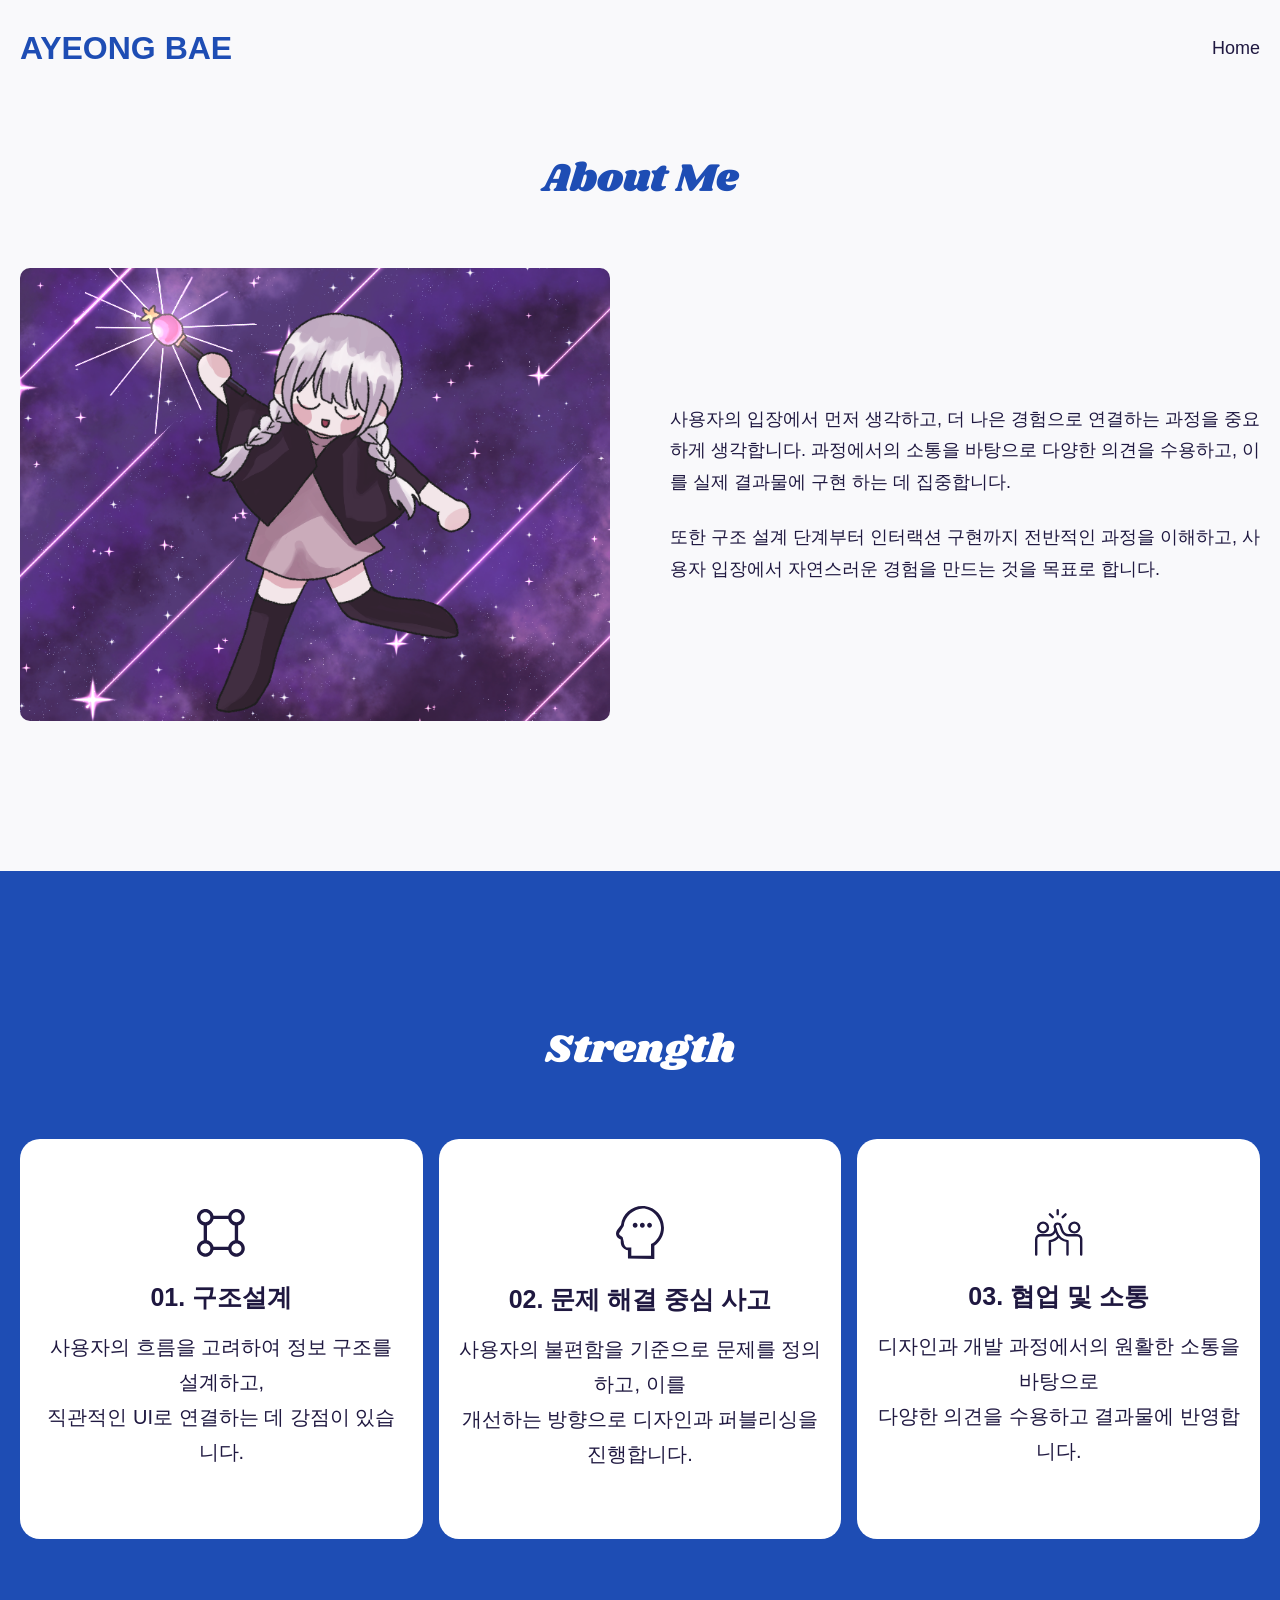
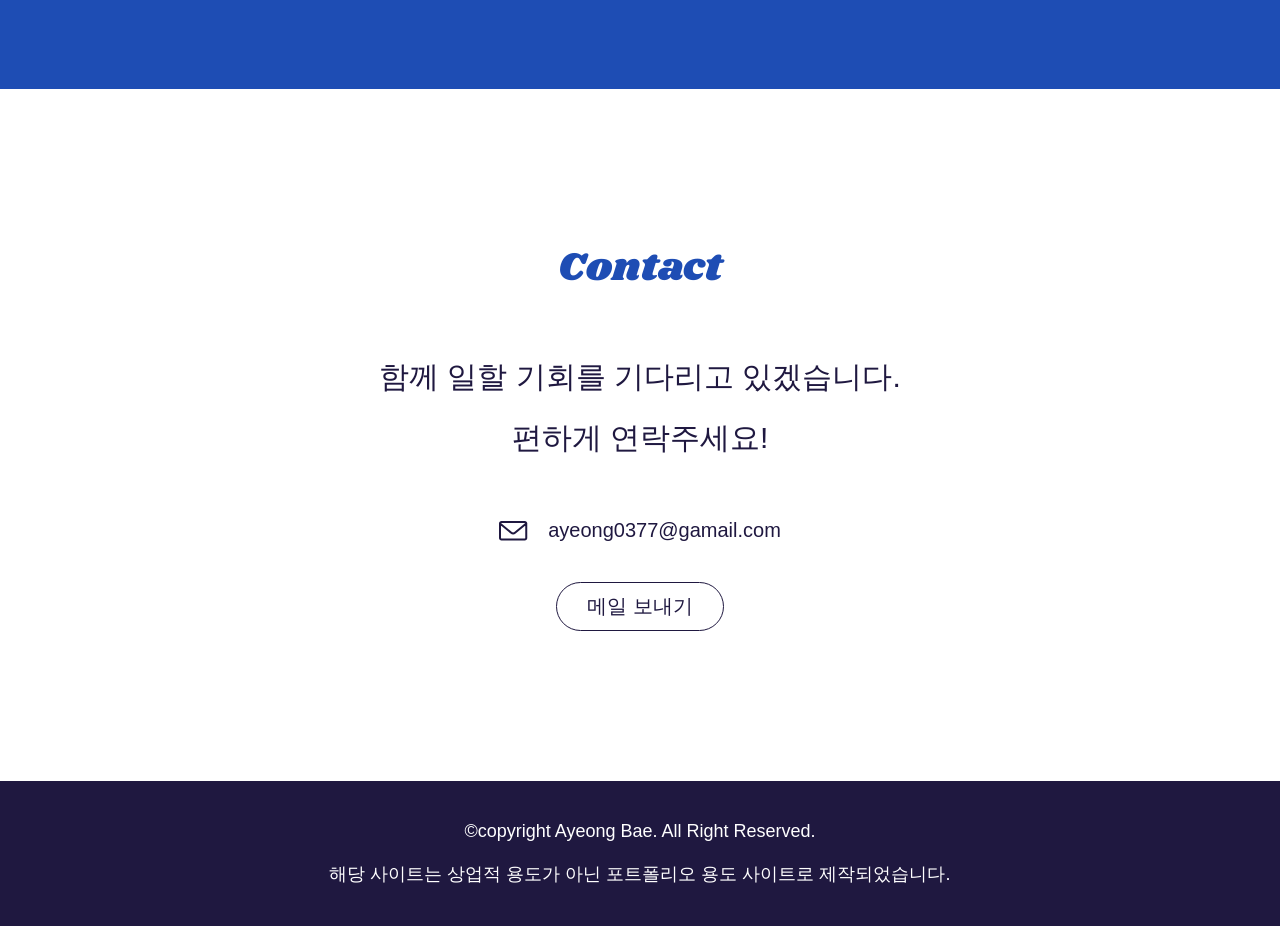
==== about.html @ b6df9f90 "about섹션 일부 작성" ====
<!DOCTYPE html>
<html lang="ko">
<head>
    <meta charset="UTF-8">
    <meta name="viewport" content="width=device-width, initial-scale=1.0">
    <title>AY’s Portfolio</title>
    <!-- aos -->
  <link rel="stylesheet" href="https://unpkg.com/aos@2.3.1/dist/aos.css">

  <!-- font -->
   <link rel="preconnect" href="https://fonts.googleapis.com">
  <link rel="preconnect" href="https://fonts.gstatic.com" crossorigin>
  <link href="https://fonts.googleapis.com/css2?family=DM+Serif+Display:ital@0;1&family=Inter:ital,opsz,wght@0,14..32,100..900;1,14..32,100..900&family=Noto+Serif:ital,wght@0,100..900;1,100..900&family=Playfair+Display:ital,wght@0,400..900;1,400..900&family=Shrikhand&display=swap" rel="stylesheet">

  <link rel="stylesheet" href="./assets/css/header-footer.css">
  <link rel="stylesheet" href="./assets/css/about.css">
</head>
<body>
    <header class="header">
        <div class="container">
            <nav class="main-nav">
              <div class="nav-inner">
                <h1 class="logo">
                    <a href="/">
                        AYEONG BAE
                    </a></h1>
                <ul class="nav-menu">
                  <li><a href="./index.html">Home</a></li>
                </ul>
                <button class="nav-toggle" aria-label="메뉴 열기"><span></span><span></span><span></span></button>
              </div>
              <div class="mobile-menu">
                <button class="close-menu" aria-label="메뉴 닫기">&times;</button>
                <ul>
                  <li><a href="./index.html">Home</a></li>
                </ul>
              </div>
            </nav>
        </div>
    </header>
    <main>

      <!-- about -->
      <section class="about sec-pd" id="about">
        <div class="container">
          <h2 class="about-title" data-aos="fade-up" data-aos-duration="1000">About Me</h2>
          <div class="about-content" data-aos="fade-up" data-aos-duration="1000">
            <div class="about-image">
              <img src="./assets/images/about.png" alt="About me image">
            </div>
            <div class="about-texts">
              <p>사용자의 입장에서 먼저 생각하고, 더 나은 경험으로 연결하는 과정을 중요하게 생각합니다.
              과정에서의 소통을 바탕으로 다양한 의견을 수용하고, 이를 실제 결과물에 구현 하는 데 집중합니다.</p>
              <p>또한 구조 설계 단계부터 인터랙션 구현까지 전반적인 과정을 이해하고, 사용자 입장에서 자연스러운 경험을 만드는 것을 목표로 합니다.</p>
            </div>
          </div>
        </div>
      </section>

      <!-- strength -->
      <section class="strength sec-pd" id="strength">
        <div class="container">
          <h2 class="strength-title" data-aos="fade-up" data-aos-duration="1000">Strength</h2>
          <div class="strength-cards" data-aos="fade-up" data-aos-duration="1000">
            <article class="strength-card">
              <img src="./assets/images/strength-icon1.svg" alt="구조설계 아이콘" class="strength-icon">
              <h3>01. 구조설계</h3>
              <p>사용자의 흐름을 고려하여 정보 구조를 설계하고, <br>
              직관적인 UI로 연결하는 데 강점이 있습니다.</p>
            </article>
            <article class="strength-card">
              <img src="./assets/images/strength-icon2.svg" alt="문제 해결 중심 사고 아이콘" class="strength-icon">
              <h3>02. 문제 해결 중심 사고</h3>
              <p>사용자의 불편함을 기준으로 문제를 정의하고, 이를 <br>
              개선하는 방향으로 디자인과 퍼블리싱을 진행합니다.</p>
            </article>
            <article class="strength-card">
              <img src="./assets/images/strength-icon3.svg" alt="협업 및 소통 아이콘" class="strength-icon">
              <h3>03. 협업 및 소통</h3>
              <p>디자인과 개발 과정에서의 원활한 소통을 바탕으로 <br>
              다양한 의견을 수용하고 결과물에 반영합니다.</p>
            </article>
          </div>
        </div>
      </section>

      <!-- contact -->
      <section class="contact sec-pd">
        <div class="container" data-aos="fade-up" data-aos-duration="1000">
          <div class="contact-texts">
          <h2 class="contact-title">Contact</h2>
            <p>함께 일할 기회를 기다리고 있겠습니다.</p>
            <p>편하게 연락주세요!</p>
          </div>
          <div class="contact-info">
            <div class="email-wrap">
              <svg width="29" height="20" viewBox="0 0 29 20" fill="none" xmlns="http://www.w3.org/2000/svg">
            <path d="M27.25 2.45833V17.0417C27.25 17.4284 27.0964 17.7994 26.8229 18.0729C26.5494 18.3464 26.1784 18.5 25.7917 18.5H2.45833C2.07156 18.5 1.70063 18.3464 1.42714 18.0729C1.15365 17.7994 1 17.4284 1 17.0417V2.45833M27.25 2.45833C27.25 2.07156 27.0964 1.70063 26.8229 1.42714C26.5494 1.15365 26.1784 1 25.7917 1H2.45833C2.07156 1 1.70063 1.15365 1.42714 1.42714C1.15365 1.70063 1 2.07156 1 2.45833M27.25 2.45833L15.9917 11.8398C15.4676 12.2763 14.8071 12.5154 14.125 12.5154C13.4429 12.5154 12.7824 12.2763 12.2583 11.8398L1 2.45833" stroke="#1F1840" stroke-width="2" stroke-linecap="round" stroke-linejoin="round"/>
            </svg>
              <a href="mailto:ayeong0377@gmail.com">ayeong0377@gamail.com</a>
            </div>
            <a href="mailto:ayeong0377@gmail.com" class="contact-cta">메일 보내기</a>
          </div>
        </div>
      </section>
    </main>
    <footer>
      <div class="container">
        <p>©copyright Ayeong Bae. All Right Reserved.</p>
        <p>해당 사이트는 상업적 용도가 아닌 포트폴리오 용도 사이트로 제작되었습니다.</p>
      </div>
    </footer>

  <script src="https://code.jquery.com/jquery-3.7.1.min.js"></script>
  <script src="https://unpkg.com/swiper/swiper-bundle.min.js"></script>
  <script src="./assets/js/header.js"></script>
  <script src="https://unpkg.com/aos@2.3.1/dist/aos.js"></script>
  <script>
     // AOS 초기화
        AOS.init();
  </script>
</body>
</html>
---- assets/css/header-footer.css ----
/* ===== 메뉴 ===== */
.header {
  width: 100%;
  position: fixed;
  top: 0;
  z-index: 10;
  padding: 1.875rem 0;
}

.header.scrolled {
  background: #fff;
  box-shadow: 0 2px 8px rgba(30,77,180,0.04);
}

.main-nav {
  width: 100%;
  transition: opacity 0.7s cubic-bezier(0.77,0,0.175,1);
  width: 100%;
  background: transparent;
  transition: background 0.3s ease, box-shadow 0.3s ease;
  z-index: 1000;
}
.nav-inner {
  width: 100%;
  display: flex;
  align-items: center;
  justify-content: space-between;
}
.logo {
  font-size: 2rem;
  font-weight: 700;
  color: #1E4DB4;
  letter-spacing: 5%;
}
.nav-menu {
  display: flex;
  gap: 2.5rem;
  opacity: 1;
  list-style: none;
  margin: 0;
  padding: 0;
}
.nav-menu li a {
  display: block;
  font-size: 1.125rem;
  font-weight: 500;
  text-decoration: none;
  transition: color 0.2s;
}
.nav-menu li a:hover {
  color: #1E4DB4;
}
.nav-toggle {
  display: none;
  flex-direction: column;
  justify-content: center;
  width: 2.5rem;
  height: 2.5rem;
  background: none;
  border: none;
  cursor: pointer;
  gap: 0.4rem;
}
.nav-toggle span {
  display: block;
  width: 2rem;
  height: 0.25rem;
  background: #1E4DB4;
  border-radius: 2px;
  transition: all 0.3s;
}

/* ===== 모바일 메뉴 ===== */
.mobile-menu {
  position: fixed;
  top: 0;
  right: -100vw;
  width: 100vw;
  height: 100vh;
  background: #1E4DB4;
  display: flex;
  flex-direction: column;
  align-items: center;
  justify-content: center;
  transition: right 0.4s cubic-bezier(0.77,0,0.175,1);
  z-index: 2000;
}
.mobile-menu.active {
  right: 0;
}
.mobile-menu ul {
  list-style: none;
  padding: 0;
  margin: 0;
  display: flex;
  flex-direction: column;
  gap: 2.5rem;
}
.mobile-menu ul li a {
  color: #fff;
  font-size: 2rem;
  font-weight: 600;
  text-decoration: none;
  letter-spacing: 0.05em;
}
.close-menu {
  position: absolute;
  top: 2rem;
  right: 2rem;
  background: none;
  border: none;
  color: #fff;
  font-size: 3rem;
  cursor: pointer;
}

/* footer */
footer {
  width: 100%;
  background-color: #1F1840;
  padding: 40px 20px;
  font-size: 18px;
  text-align: center;
  color: #FFFFFF;
}

footer .container {
  display: flex;
  flex-direction: column;
  align-items: center;
  gap: 20px;
}

@media (max-width: 900px) {
  /* header */
  .nav-inner {
    padding: 0 1rem;
  }
}

@media (max-width: 700px) {
  /* menu */
  .nav-menu {
    display: none;
  }
  .nav-toggle {
    display: flex;
  }
}

@media (max-width: 600px){
  /* footer */
  footer {
    font-size: 0.9375rem;
  }
}

@media (max-width: 514px) {
  .logo {
    font-size: 1.5625rem;
  }
}
---- assets/css/about.css ----
* {
    margin: 0;
    padding: 0;
    box-sizing: border-box;
}

a {
    text-decoration: none;
    color: inherit;
}

li {
    list-style: none;
}

body {
  background: #F9F9FB;
  margin: 0;
  font-family: 'Pretendard', 'Noto Sans KR', Arial, sans-serif;
  text-align: center;
  color: #1F1840;
}

.container {
  width: 100%;
  max-width: 1400px;
  margin: 0 auto;
  padding: 0 1.25rem;
}

/* ===== section 간격 공통 ===== */
.sec-pd {
  padding-top: 9.375rem; /* 150px */
  padding-bottom: 9.375rem;
}

/* about */
.about {
  width: 100%;
  background: #F9F9FB;
}

.about-title {
  font-family: "Shrikhand", serif;
  font-size: 2.5rem; /* 40px */
  font-weight: 400;
  color: #1E4DB4;
  text-align: center;
  margin-bottom: 3.75rem; /* 60px */
}

.about-content {
  display: flex;
  align-items: center;
  justify-content: center;
  gap: 3.75rem;
}

.about-image,
.about-texts {
  flex: 1;
}

.about-image img {
  width: 100%;
  height: auto;
  display: block;
  border-radius: 0.625rem;
}

.about-texts {
  text-align: left;
}

.about-texts p {
  font-size: 1.125rem;
  line-height: 1.75;
  color: #1F1840;
}

.about-texts p + p {
  margin-top: 1.5rem;
}

/* strength */
.strength {
  width: 100%;
  background: #1E4DB4;
}

.strength-title {
  font-family: "Shrikhand", serif;
  font-size: 2.5rem; /* 40px */
  font-weight: 400;
  color: #ffffff;
  text-align: center;
  margin-bottom: 3.75rem; /* 60px */
}

.strength-cards {
  display: grid;
  grid-template-columns: repeat(3, minmax(0, 1fr));
  gap: 1rem; /* 16px */
}

.strength-card {
    display: flex;
    flex-direction: column;
    justify-content: center;
    align-items: center;
    height: 25rem;
  background: #ffffff;
  padding: 2.5rem 1.25rem;
  border-radius: 1.25rem;
  text-align: center;
  min-height: 100%;
}

.strength-icon {
  display: block;
  width: 3rem;
  height: auto;
  margin-bottom: 1.5rem;
}

.strength-card h3 {
  font-size: 1.5625rem; /* 25px */
  font-weight: 700;
  margin-bottom: 1rem;
  color: #1F1840;
}

.strength-card p {
  font-size: 1.25rem; /* 20px */
  line-height: 1.75;
  color: #1F1840;
}

/* contact */
.contact {
  width: 100%;
  background: #fff;
}

.contact .container {
  display: flex;
  flex-direction: column;
  align-items: center;
}

.contact-title {
  font-family: "Shrikhand", serif;
  font-size: 2.5rem;
  font-weight: 400;
  color: #1E4DB4;
  text-align: center;
  margin-bottom: 3.75rem;
}

.contact-texts {
  display: flex;
  flex-direction: column;
  align-items: center;
}

.contact-texts p {
  font-size: 1.875rem;
  color: #1F1840;
}

.contact-texts p + p {
  font-size: 1.875rem;
  margin-top: 20px;
}

.contact-info {
  margin-top: 60px;
}

.email-wrap {
  display: flex;
  align-items: center;
  justify-content: center;
  gap: 20px;
}

.email-wrap:hover a {
  color: #1E4DB4;
}

.email-wrap:hover path {
  stroke: #1E4DB4;
}

.contact-info img {
  width: 24px;
  height: 24px;
  display: block;
}

.contact-info a {
  font-size: 1.25rem;
  color: #1F1840;
  font-weight: 500;
}

.contact-cta {
  font-size: 1.25rem;
  font-weight: 700;
  display: inline-block;
  margin-top: 40px;
  border: 1px solid #1F1840;
  padding: 10px 30px;
  border-radius: 6.25rem;
  color: #1F1840;
  transition: transform 0.3s ease;
}

.contact-cta:hover {
  background-color: #1F1840;
  color: #ffffff;
  transform: translateY(-0.25rem);
}


/* ===== 반응형 ===== */
@media (max-width: 1000px) {
  .about-title,
  .strength-title {
    margin-bottom: 3rem;
  }

  .about-content {
    gap: 2rem;
  }

  .about-texts p {
    font-size: 1.0625rem;
  }

  .strength-cards {
    gap: 0.75rem;
  }
}

@media (max-width: 900px) {
  .about-content {
    flex-direction: column;
    align-items: center;
  }

  .about-image,
  .about-texts {
    width: 100%;
  }

  .about-texts {
    text-align: left;
    max-width: 48rem;
  }

  .strength-cards {
    grid-template-columns: 1fr;
  }

  .strength-card {
    text-align: left;
  }
}

@media (max-width: 700px) {
  .about-title,
  .strength-title,
  .contact-title {
    font-size: 2.25rem;
    margin-bottom: 2.5rem;
  }

  .about-content {
    gap: 1.5rem;
  }

  .about-texts p,
  .strength-card p {
    font-size: 1rem;
  }

  .strength-card h3 {
    font-size: 1.4375rem;
  }

  /* contact */
  .contact-texts p {
    font-size: 1.5625rem;
  }

  .contact-texts p + p {
    font-size: 1.5625rem;
  }

  .contact-info {
    gap: 12px;
  }
}

@media (max-width: 600px) {
  .sec-pd {
    padding-top: 6.25rem; /* 150px */
    padding-bottom: 6.25rem;
  }

  .about-content {
    padding: 0 0.5rem;
  }

  .strength-card {
    padding: 2rem 1rem;
  }
}

@media (max-width: 514px) {
  .about-title,
  .strength-title,
  .contact-title {
    font-size: 2rem;
  }

  .about-texts p,
  .strength-card p {
    font-size: 0.9375rem;
    line-height: 1.6;
  }

  .about-content {
    gap: 1rem;
  }

  .strength-card h3 {
    font-size: 1.375rem;
  }

  .strength-card {
    padding: 1.75rem 1rem;
    height: 18.75rem;
  }

  /* contact */
  .contact-texts p {
    font-size: 1.25rem;
  }

  .contact-texts p + p {
    font-size: 1.25rem;
  }
}
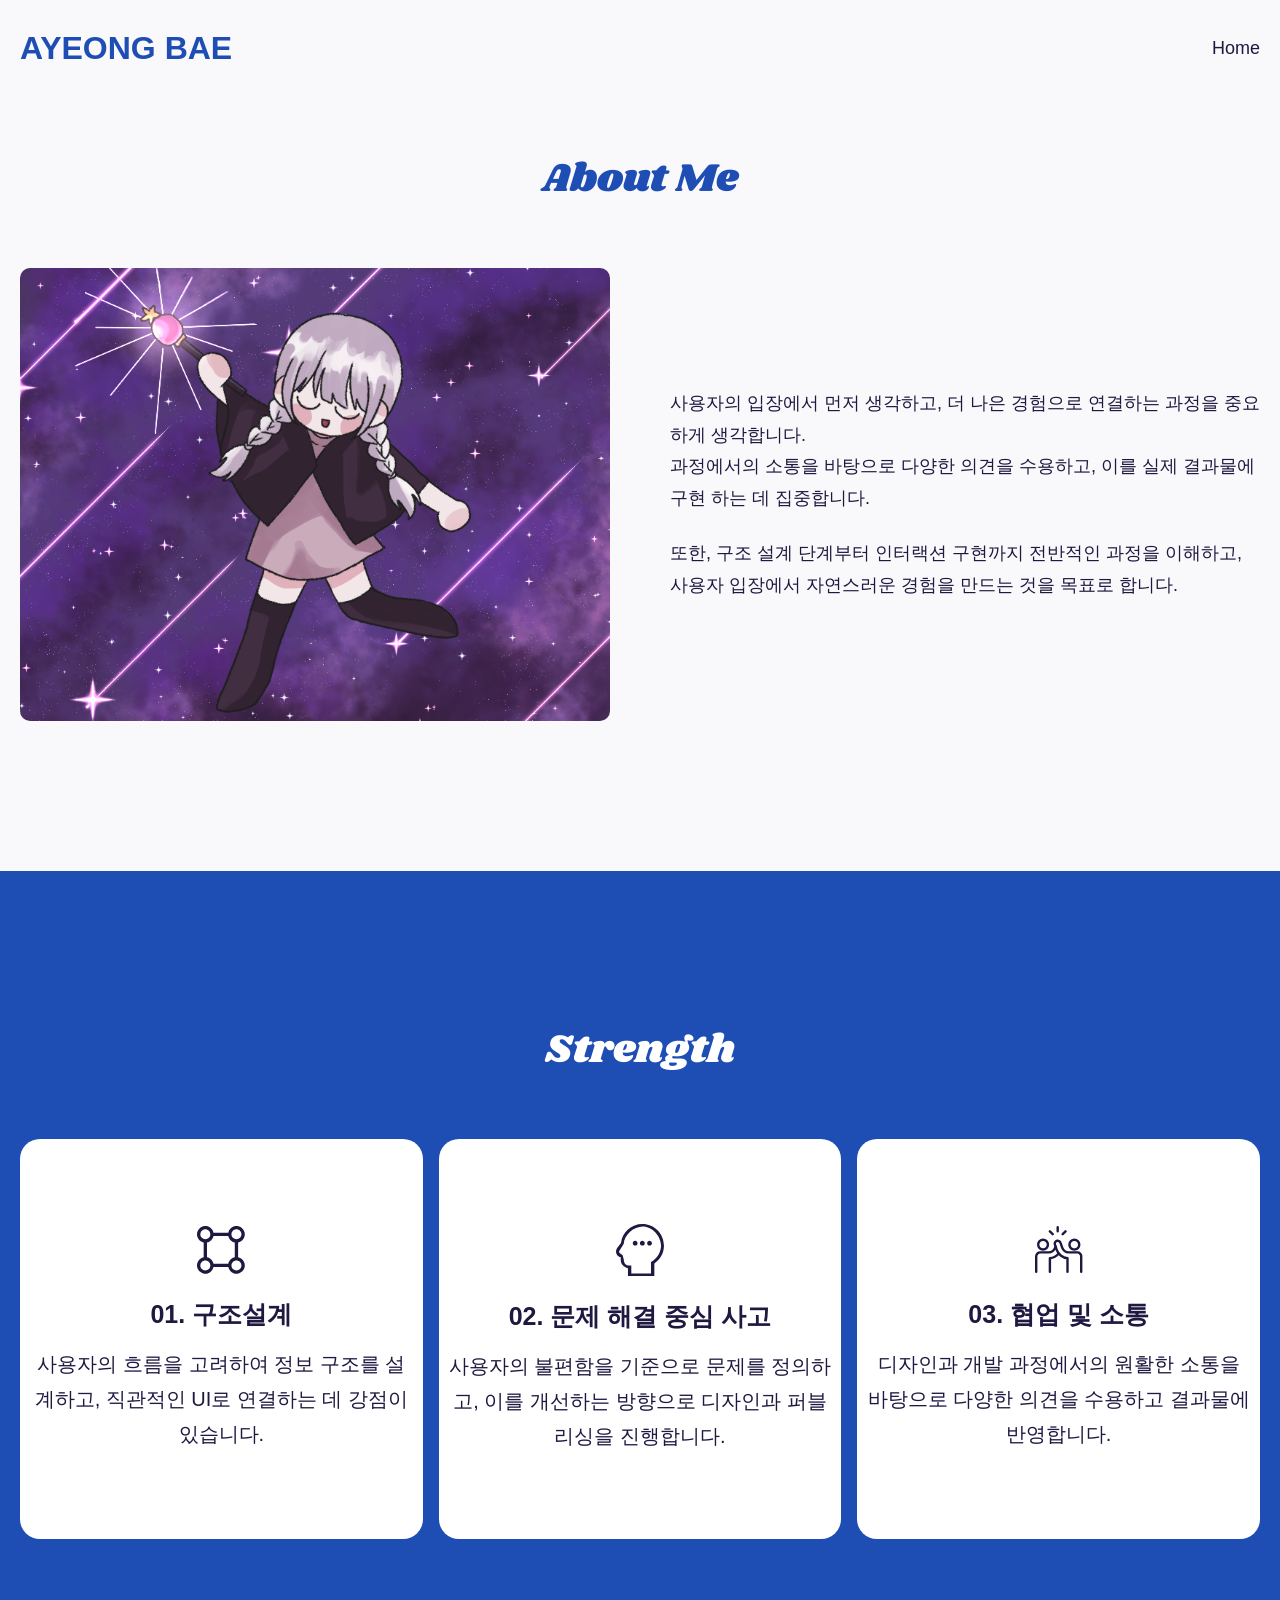
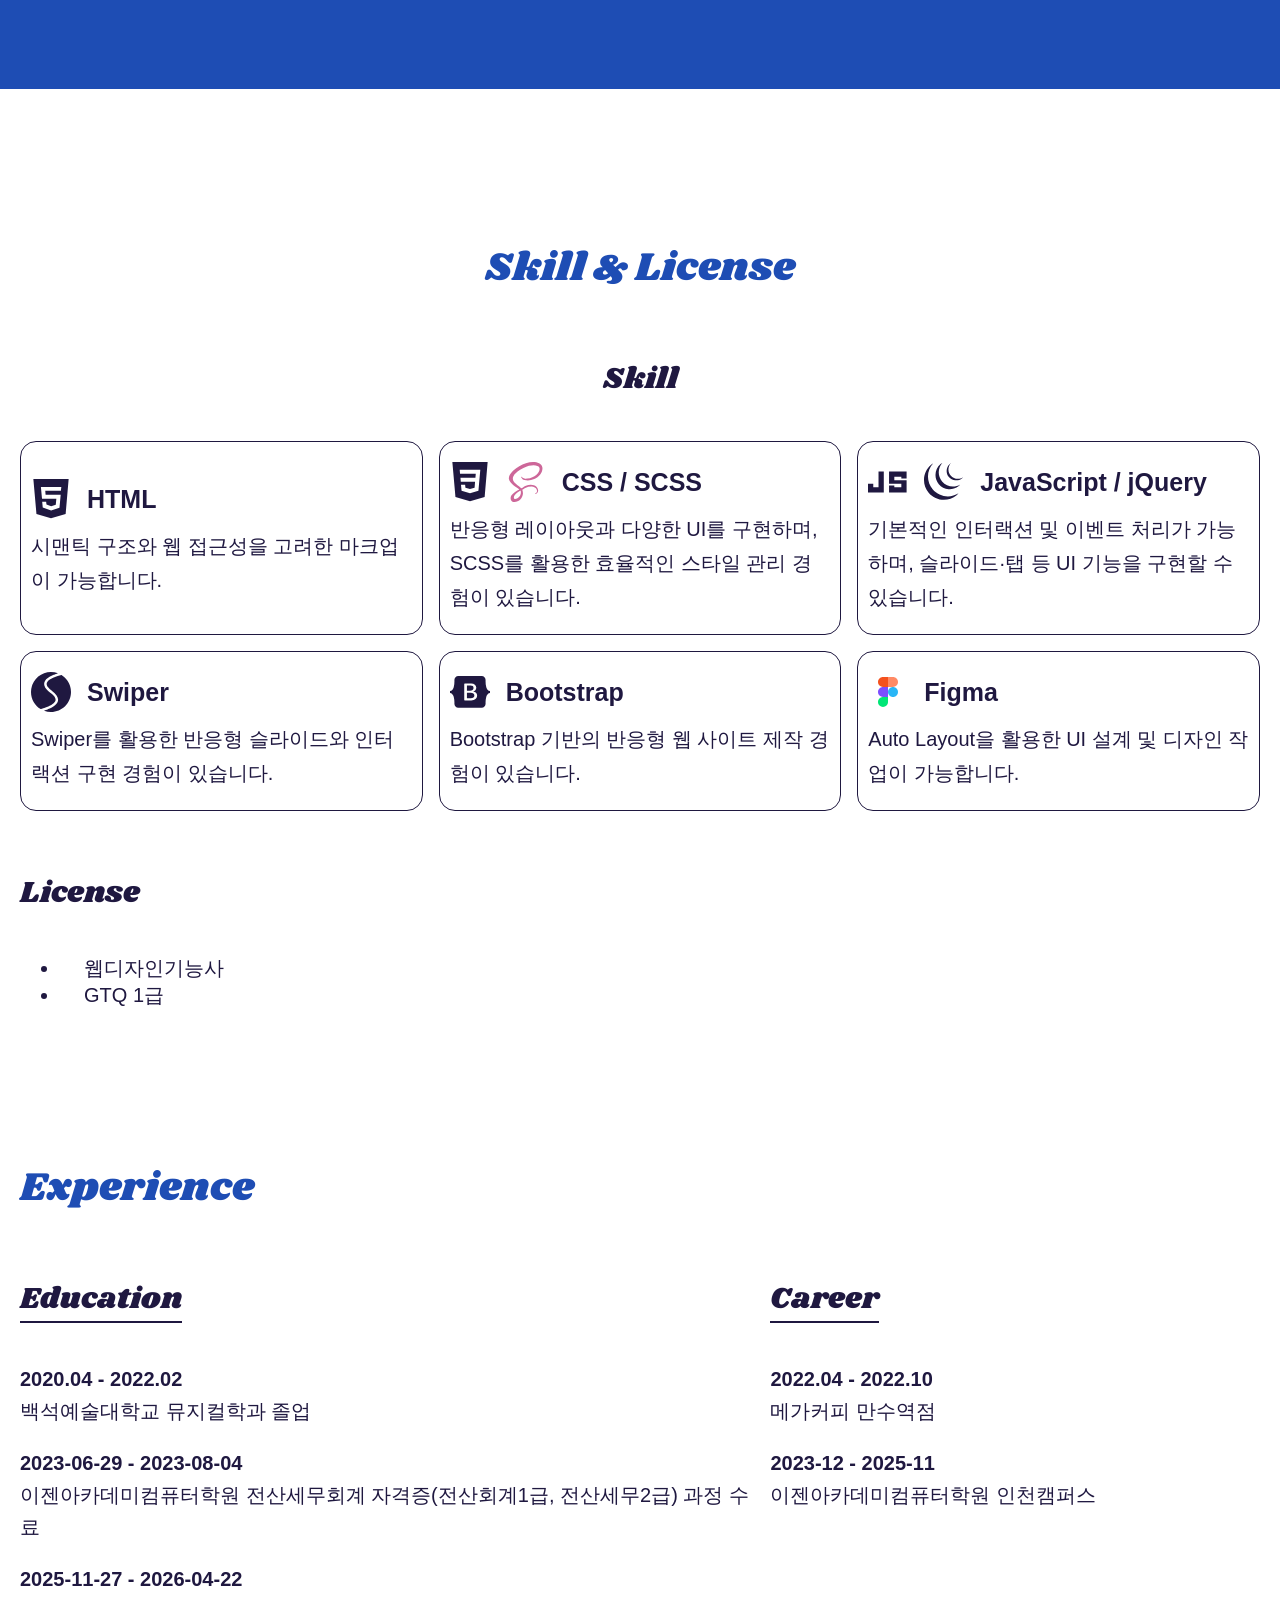
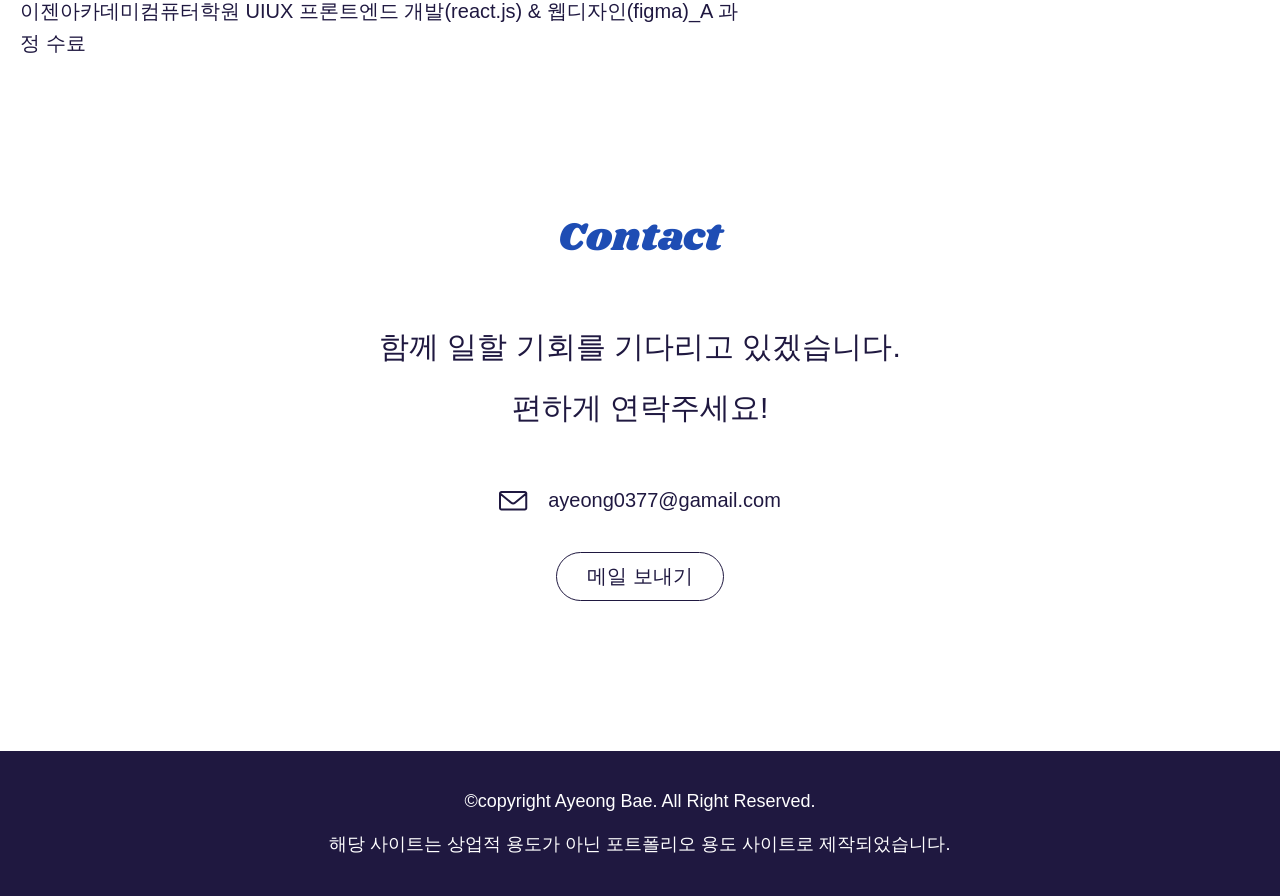
==== commit 6bc02957: "about페이지 수정, project 슬라이드로 수정" ====
--- a/about.html
+++ b/about.html
@@ -49,9 +49,9 @@
               <img src="./assets/images/about.png" alt="About me image">
             </div>
             <div class="about-texts">
-              <p>사용자의 입장에서 먼저 생각하고, 더 나은 경험으로 연결하는 과정을 중요하게 생각합니다.
+              <p>사용자의 입장에서 먼저 생각하고, 더 나은 경험으로 연결하는 과정을 중요하게 생각합니다. <br>
               과정에서의 소통을 바탕으로 다양한 의견을 수용하고, 이를 실제 결과물에 구현 하는 데 집중합니다.</p>
-              <p>또한 구조 설계 단계부터 인터랙션 구현까지 전반적인 과정을 이해하고, 사용자 입장에서 자연스러운 경험을 만드는 것을 목표로 합니다.</p>
+              <p>또한, 구조 설계 단계부터 인터랙션 구현까지 전반적인 과정을 이해하고, 사용자 입장에서 자연스러운 경험을 만드는 것을 목표로 합니다.</p>
             </div>
           </div>
         </div>
@@ -63,22 +63,148 @@
           <h2 class="strength-title" data-aos="fade-up" data-aos-duration="1000">Strength</h2>
           <div class="strength-cards" data-aos="fade-up" data-aos-duration="1000">
             <article class="strength-card">
-              <img src="./assets/images/strength-icon1.svg" alt="구조설계 아이콘" class="strength-icon">
+            <svg width="54" height="54" viewBox="0 0 54 54" fill="none" xmlns="http://www.w3.org/2000/svg" class="strength-icon">
+            <path fill-rule="evenodd" clip-rule="evenodd" d="M7.5033 18.5658C5.8432 18.2272 4.30586 17.4451 3.05464 16.3027C1.80342 15.1604 0.885073 13.7003 0.397195 12.0778C-0.0906828 10.4553 -0.129865 8.73089 0.283811 7.08789C0.697488 5.44488 1.54857 3.94465 2.74661 2.74661C3.94465 1.54857 5.44488 0.697488 7.08789 0.283811C8.73089 -0.129865 10.4553 -0.0906828 12.0778 0.397195C13.7003 0.885073 15.1604 1.80342 16.3027 3.05464C17.4451 4.30586 18.2272 5.8432 18.5658 7.5033H35.1908C35.5294 5.8432 36.3115 4.30586 37.4539 3.05464C38.5963 1.80342 40.0563 0.885073 41.6788 0.397195C43.3013 -0.0906828 45.0257 -0.129865 46.6687 0.283811C48.3117 0.697488 49.812 1.54857 51.01 2.74661C52.208 3.94465 53.0591 5.44488 53.4728 7.08789C53.8865 8.73089 53.8473 10.4553 53.3594 12.0778C52.8715 13.7003 51.9532 15.1604 50.702 16.3027C49.4507 17.4451 47.9134 18.2272 46.2533 18.5658V35.1908C47.9134 35.5294 49.4507 36.3115 50.702 37.4539C51.9532 38.5963 52.8715 40.0563 53.3594 41.6788C53.8473 43.3013 53.8865 45.0257 53.4728 46.6687C53.0591 48.3117 52.208 49.812 51.01 51.01C49.812 52.208 48.3117 53.0591 46.6687 53.4728C45.0257 53.8865 43.3013 53.8473 41.6788 53.3594C40.0563 52.8715 38.5963 51.9532 37.4539 50.702C36.3115 49.4507 35.5294 47.9134 35.1908 46.2533H18.5658C18.2272 47.9134 17.4451 49.4507 16.3027 50.702C15.1604 51.9532 13.7003 52.8715 12.0778 53.3594C10.4553 53.8473 8.73089 53.8865 7.08789 53.4728C5.44488 53.0591 3.94465 52.208 2.74661 51.01C1.54857 49.812 0.697488 48.3117 0.283811 46.6687C-0.129865 45.0257 -0.0906828 43.3013 0.397195 41.6788C0.885073 40.0563 1.80342 38.5963 3.05464 37.4539C4.30586 36.3115 5.8432 35.5294 7.5033 35.1908V18.5658ZM3.7533 9.3783C3.7533 8.63962 3.8988 7.90816 4.18148 7.22571C4.46416 6.54325 4.8785 5.92316 5.40083 5.40083C5.92316 4.8785 6.54325 4.46416 7.22571 4.18148C7.90816 3.8988 8.63962 3.7533 9.3783 3.7533C10.117 3.7533 10.8484 3.8988 11.5309 4.18148C12.2134 4.46416 12.8334 4.8785 13.3558 5.40083C13.8781 5.92316 14.2924 6.54325 14.5751 7.22571C14.8578 7.90816 15.0033 8.63962 15.0033 9.3783C15.0033 10.8701 14.4107 12.3009 13.3558 13.3558C12.3009 14.4107 10.8701 15.0033 9.3783 15.0033C7.88646 15.0033 6.45572 14.4107 5.40083 13.3558C4.34593 12.3009 3.7533 10.8701 3.7533 9.3783ZM11.2533 35.1908V18.5658C13.055 18.1984 14.7088 17.3092 16.009 16.009C17.3092 14.7088 18.1984 13.055 18.5658 11.2533H35.1908C35.5613 13.0536 36.4514 14.7058 37.7511 16.0055C39.0508 17.3052 40.703 18.1953 42.5033 18.5658V35.1908C40.703 35.5613 39.0508 36.4514 37.7511 37.7511C36.4514 39.0508 35.5613 40.703 35.1908 42.5033H18.5658C18.1953 40.703 17.3052 39.0508 16.0055 37.7511C14.7058 36.4514 13.0536 35.5613 11.2533 35.1908ZM9.3783 38.7533C7.88646 38.7533 6.45572 39.3459 5.40083 40.4008C4.34593 41.4557 3.7533 42.8865 3.7533 44.3783C3.7533 45.8701 4.34593 47.3009 5.40083 48.3558C6.45572 49.4107 7.88646 50.0033 9.3783 50.0033C10.8701 50.0033 12.3009 49.4107 13.3558 48.3558C14.4107 47.3009 15.0033 45.8701 15.0033 44.3783C15.0033 42.8865 14.4107 41.4557 13.3558 40.4008C12.3009 39.3459 10.8701 38.7533 9.3783 38.7533ZM50.0033 9.3783C50.0033 10.8701 49.4107 12.3009 48.3558 13.3558C47.3009 14.4107 45.8701 15.0033 44.3783 15.0033C42.8865 15.0033 41.4557 14.4107 40.4008 13.3558C39.3459 12.3009 38.7533 10.8701 38.7533 9.3783C38.7533 7.88646 39.3459 6.45572 40.4008 5.40083C41.4557 4.34593 42.8865 3.7533 44.3783 3.7533C45.8701 3.7533 47.3009 4.34593 48.3558 5.40083C49.4107 6.45572 50.0033 7.88646 50.0033 9.3783ZM38.7533 44.3783C38.7533 42.8865 39.3459 41.4557 40.4008 40.4008C41.4557 39.3459 42.8865 38.7533 44.3783 38.7533C45.8701 38.7533 47.3009 39.3459 48.3558 40.4008C49.4107 41.4557 50.0033 42.8865 50.0033 44.3783C50.0033 45.8701 49.4107 47.3009 48.3558 48.3558C47.3009 49.4107 45.8701 50.0033 44.3783 50.0033C42.8865 50.0033 41.4557 49.4107 40.4008 48.3558C39.3459 47.3009 38.7533 45.8701 38.7533 44.3783Z" fill="#1F1840"/>
+            </svg>
               <h3>01. 구조설계</h3>
-              <p>사용자의 흐름을 고려하여 정보 구조를 설계하고, <br>
+              <p>사용자의 흐름을 고려하여 정보 구조를 설계하고,
               직관적인 UI로 연결하는 데 강점이 있습니다.</p>
             </article>
             <article class="strength-card">
-              <img src="./assets/images/strength-icon2.svg" alt="문제 해결 중심 사고 아이콘" class="strength-icon">
+              <svg width="50" height="55" viewBox="0 0 50 55" fill="none" xmlns="http://www.w3.org/2000/svg" class="strength-icon">
+              <path d="M27.9473 2.5C37.6973 2.5 46.9473 12.75 46.9473 22.5C46.9473 29.5 42.4473 36.75 36.4473 39.5V51.5H15.9473V43.1699H12.4469C9.69694 43.1699 8.08091 39.75 8.08091 37L6.94727 32.5L4.94694 31C3.94694 31 2.69727 28.75 3.44727 28L8.08091 20.6726C8.58091 11.1726 18.4473 2.5 27.9473 2.5ZM27.4469 0C15.9469 0 6.44694 8.5 5.19694 19.75L1.19694 25C-0.303061 27 -0.303062 29.5 0.696938 31.5C1.69694 33.25 3.19694 34.5 4.94694 34.75V37.5C4.94694 42.25 8.19694 44.75 12.4469 46V54.5L39.9469 55V41.25C46.1969 37 49.9469 30.25 49.9469 22.5C49.9469 10 39.9469 0 27.4469 0ZM19.9469 22.5C18.4469 22.5 17.4469 21.5 17.4469 20C17.4469 18.5 18.4469 17.5 19.9469 17.5C21.4469 17.5 22.4469 18.5 22.4469 20C22.4469 21.5 21.4469 22.5 19.9469 22.5ZM27.4469 22.5C25.9469 22.5 24.9469 21.5 24.9469 20C24.9469 18.5 25.9469 17.5 27.4469 17.5C28.9469 17.5 29.9469 18.5 29.9469 20C29.9469 21.5 28.9469 22.5 27.4469 22.5ZM34.9469 22.5C33.6969 22.5 32.4469 21.5 32.4469 20C32.4469 18.5 33.6969 17.5 34.9469 17.5C36.1969 17.5 37.4469 18.5 37.4469 20C37.4469 21.5 36.1969 22.5 34.9469 22.5Z" fill="#1F1840"/>
+              </svg>
               <h3>02. 문제 해결 중심 사고</h3>
-              <p>사용자의 불편함을 기준으로 문제를 정의하고, 이를 <br>
+              <p>사용자의 불편함을 기준으로 문제를 정의하고, 이를
               개선하는 방향으로 디자인과 퍼블리싱을 진행합니다.</p>
             </article>
             <article class="strength-card">
-              <img src="./assets/images/strength-icon3.svg" alt="협업 및 소통 아이콘" class="strength-icon">
+              <svg width="60" height="59" viewBox="0 0 60 59" fill="none" xmlns="http://www.w3.org/2000/svg" class="strength-icon">
+              <path d="M3.94531 23.24C3.94531 24.8618 4.58957 26.4172 5.73635 27.564C6.88314 28.7107 8.43851 29.355 10.0603 29.355C11.6821 29.355 13.2375 28.7107 14.3843 27.564C15.5311 26.4172 16.1753 24.8618 16.1753 23.24C16.1753 21.6182 15.5311 20.0628 14.3843 18.916C13.2375 17.7693 11.6821 17.125 10.0603 17.125C8.43851 17.125 6.88314 17.7693 5.73635 18.916C4.58957 20.0628 3.94531 21.6182 3.94531 23.24ZM43.0753 23.24C43.0753 24.043 43.2335 24.8382 43.5408 25.5801C43.8481 26.322 44.2985 26.9961 44.8664 27.564C45.4342 28.1318 46.1083 28.5822 46.8502 28.8895C47.5921 29.1968 48.3873 29.355 49.1903 29.355C49.9933 29.355 50.7885 29.1968 51.5304 28.8895C52.2723 28.5822 52.9464 28.1318 53.5143 27.564C54.0821 26.9961 54.5325 26.322 54.8398 25.5801C55.1471 24.8382 55.3053 24.043 55.3053 23.24C55.3053 21.6182 54.6611 20.0628 53.5143 18.916C52.3675 17.7693 50.8121 17.125 49.1903 17.125C47.5685 17.125 46.0131 17.7693 44.8664 18.916C43.7196 20.0628 43.0753 21.6182 43.0753 23.24Z" stroke="#1F1840" stroke-width="3" stroke-linecap="round" stroke-linejoin="round"/>
+              <path d="M40.6249 57.125V40.29C37.5535 40.006 34.6313 38.8333 32.2156 36.9153C29.8 34.9973 27.9953 32.4171 27.0224 29.49L24.9174 23.1775C24.7494 22.6712 24.6937 22.1343 24.7541 21.6042C24.8145 21.0742 24.9896 20.5636 25.2673 20.108C25.5449 19.6525 25.9184 19.2628 26.3618 18.9661C26.8052 18.6694 27.3078 18.4729 27.8349 18.39C28.7221 18.2789 29.6202 18.4841 30.371 18.9698C31.1218 19.4554 31.6774 20.1902 31.9399 21.045L33.9849 27.1775C34.5529 28.8807 35.6427 30.3619 37.0997 31.411C38.5567 32.4601 40.307 33.0239 42.1024 33.0225H52.8524C53.4949 33.0222 54.1311 33.1484 54.7248 33.394C55.3186 33.6396 55.8581 33.9997 56.3126 34.4537C56.7672 34.9078 57.1278 35.447 57.374 36.0404C57.6202 36.6339 57.747 37.27 57.7474 37.9125V57.1375" stroke="#1F1840" stroke-width="3" stroke-linecap="round" stroke-linejoin="round"/>
+              <path d="M25.7575 25.6825L25.2575 27.1675C24.6904 28.875 23.5991 30.3601 22.1389 31.4113C20.6788 32.4625 18.9242 33.0264 17.125 33.0225H6.3875C5.09276 33.0232 3.85112 33.5373 2.93489 34.4521C2.01867 35.3669 1.50265 36.6078 1.5 37.9025V57.125M18.625 57.125V40.29C20.768 40.0913 22.8481 39.459 24.7391 38.4314C26.6301 37.4038 28.2924 36.0024 29.625 34.3125M28.375 1.5V6.5M38.16 6.7125L34.625 10.2525M18.59 6.7125L22.125 10.2525" stroke="#1F1840" stroke-width="3" stroke-linecap="round" stroke-linejoin="round"/>
+              </svg>
               <h3>03. 협업 및 소통</h3>
-              <p>디자인과 개발 과정에서의 원활한 소통을 바탕으로 <br>
+              <p>디자인과 개발 과정에서의 원활한 소통을 바탕으로
               다양한 의견을 수용하고 결과물에 반영합니다.</p>
+            </article>
+          </div>
+        </div>
+      </section>
+
+      <!-- skill-license -->
+      <section class="skill-license sec-pd" id="skill-license">
+        <div class="container">
+          <h2 class="skill-license-title" data-aos="fade-up" data-aos-duration="1000">Skill & License</h2>
+          <div class="skill-block">
+            <h3 class="skill-subtitle" data-aos="fade-up" data-aos-duration="1000">Skill</h3>
+            <div class="skill-grid" data-aos="fade-up" data-aos-duration="1000">
+              <article class="skill-card">
+                <div class="skill-card-head">
+                  <img src="./assets/images/html-icon.svg" alt="HTML icon">
+                  <h4>HTML</h4>
+                </div>
+                <p>시맨틱 구조와 웹 접근성을 고려한 마크업이 가능합니다.</p>
+              </article>
+              <article class="skill-card">
+                <div class="skill-card-head">
+                  <div class="skill-card-icon-wrap">
+                    <img src="./assets/images/css-icon.svg" alt="CSS icon">
+                    <img src="./assets/images/scss-icon.svg" alt="scss icon">
+                  </div>
+                  <h4>CSS / SCSS</h4>
+                </div>
+                <p>반응형 레이아웃과 다양한 UI를 구현하며, SCSS를 활용한 효율적인 스타일 관리 경험이 있습니다.</p>
+              </article>
+              <article class="skill-card">
+                <div class="skill-card-head">
+                  <div class="skill-card-icon-wrap">
+                    <img src="./assets/images/javascript-icon.svg" alt="CSS icon">
+                    <img src="./assets/images/jquery-icon.svg" alt="scss icon">
+                  </div>
+                  <h4>JavaScript / jQuery</h4>
+                </div>
+                <p>기본적인 인터랙션 및 이벤트 처리가 가능하며, 슬라이드·탭 등 UI 기능을 구현할 수 있습니다.</p>
+              </article>
+              <article class="skill-card">
+                <div class="skill-card-head">
+                  <img src="./assets/images/swiper-icon.svg" alt="Swiper icon">
+                  <h4>Swiper</h4>
+                </div>
+                <p>Swiper를 활용한 반응형 슬라이드와 인터랙션 구현 경험이 있습니다.</p>
+              </article>
+              <article class="skill-card">
+                <div class="skill-card-head">
+                  <img src="./assets/images/bootstrap-icon.svg" alt="Bootstrap icon">
+                  <h4>Bootstrap</h4>
+                </div>
+                <p>Bootstrap 기반의 반응형 웹 사이트 제작 경험이 있습니다.</p>
+              </article>
+              <article class="skill-card">
+                <div class="skill-card-head">
+                  <img src="./assets/images/figma-icon.svg" alt="Figma icon">
+                  <h4>Figma</h4>
+                </div>
+                <p>Auto Layout을 활용한 UI 설계 및 디자인 작업이 가능합니다.</p>
+              </article>
+            </div>
+          </div>
+
+          <div class="license">
+            <h3 class="license-subtitle" data-aos="fade-up" data-aos-duration="1000">License</h3>
+            <ul class="license-list" data-aos="fade-up" data-aos-duration="1000">
+              <li class="license-item">웹디자인기능사</li>
+              <li class="license-item">GTQ 1급</li>
+            </ul>
+          </div>
+        </div>
+      </section>
+
+      <!-- experience -->
+      <section class="experience sec-pd">
+        <div class="container">
+          <h2 class="experience-title" data-aos="fade-up" data-aos-duration="1000">Experience</h2>
+          
+          <div class="experience-wrap" data-aos="fade-up" data-aos-duration="1000">
+            <article class="experience-education">
+              <h3 class="experience-subtitle">Education</h3>
+              <div class="experience-items">
+                <div class="experience-item">
+                  <p class="exp-desc">
+                    <span class="exp-date">2020.04 - 2022.02</span>
+                    백석예술대학교 뮤지컬학과 졸업</p>
+                </div>
+                <div class="experience-item">
+                  <p class="exp-desc">
+                    <span class="exp-date">2023-06-29 - 2023-08-04</span>
+                    이젠아카데미컴퓨터학원 전산세무회계 자격증(전산회계1급, 전산세무2급) 과정 수료
+                  </p>
+                </div>
+                <div class="experience-item">
+                  <p class="exp-desc">
+                    <span class="exp-date">2025-11-27 - 2026-04-22</span>
+                    이젠아카데미컴퓨터학원 UIUX 프론트엔드 개발(react.js) & 웹디자인(figma)_A 과정 수료
+                  </p>
+                </div>
+              </div>
+            </article>
+
+            <article class="experience-career">
+              <h3 class="experience-subtitle">Career</h3>
+              <div class="experience-items">
+                <div class="experience-item">
+                  <p class="exp-desc">
+                    <span class="exp-date">2022.04 - 2022.10</span>
+                    메가커피 만수역점
+                  </p>
+                </div>
+                <div class="experience-item">
+                  <p class="exp-desc">
+                    <span class="exp-date">2023-12 - 2025-11</span>
+                    이젠아카데미컴퓨터학원 인천캠퍼스
+                  </p>
+                </div>
+              </div>
             </article>
           </div>
         </div>
--- a/assets/css/about.css
+++ b/assets/css/about.css
@@ -43,7 +43,7 @@
 .about-title {
   font-family: "Shrikhand", serif;
   font-size: 2.5rem; /* 40px */
-  font-weight: 400;
+  font-weight: 300;
   color: #1E4DB4;
   text-align: center;
   margin-bottom: 3.75rem; /* 60px */
@@ -91,29 +91,43 @@
 .strength-title {
   font-family: "Shrikhand", serif;
   font-size: 2.5rem; /* 40px */
-  font-weight: 400;
+  font-weight: 300;
   color: #ffffff;
   text-align: center;
   margin-bottom: 3.75rem; /* 60px */
 }
 
 .strength-cards {
-  display: grid;
-  grid-template-columns: repeat(3, minmax(0, 1fr));
+  display: flex;
   gap: 1rem; /* 16px */
 }
 
 .strength-card {
+  width: calc((100% - 32px) / 3);
     display: flex;
     flex-direction: column;
     justify-content: center;
     align-items: center;
     height: 25rem;
+    color: #1F1840;
   background: #ffffff;
-  padding: 2.5rem 1.25rem;
+  padding: 2.5rem 0.625rem;
   border-radius: 1.25rem;
   text-align: center;
   min-height: 100%;
+}
+
+.strength-card:hover {
+  color: #1E4DB4;
+}
+
+.strength-card:hover .strength-icon path {
+  fill: #1E4DB4;
+}
+
+.strength-card:last-child:hover path {
+  fill: none;
+  stroke: #1E4DB4;
 }
 
 .strength-icon {
@@ -127,13 +141,174 @@
   font-size: 1.5625rem; /* 25px */
   font-weight: 700;
   margin-bottom: 1rem;
-  color: #1F1840;
 }
 
 .strength-card p {
   font-size: 1.25rem; /* 20px */
   line-height: 1.75;
-  color: #1F1840;
+}
+
+/* skill-license */
+.skill-license {
+  width: 100%;
+  background: #fff;
+}
+
+.skill-license.sec-pd {
+  padding-bottom: 0;
+}
+
+.skill-license-title {
+  font-family: "Shrikhand", serif;
+  font-size: 2.5rem; /* 40px */
+  font-weight: 300;
+  color: #1E4DB4;
+  margin-bottom: 3.75rem; /* 60px */
+  text-align: center;
+}
+
+.skill-subtitle,
+.license-subtitle {
+  font-family: "Shrikhand", serif;
+  font-size: 1.875rem; /* 30px */
+  font-weight: 300;
+  margin: 0 0 2.5rem; /* 40px */
+  color: #1F1840;
+}
+
+.skill-grid {
+  display: flex;
+  flex-wrap: wrap;
+  gap: 1rem;
+}
+
+.skill-card {
+  width: calc((100% - 32px) / 3);
+  display: flex;
+  flex-direction: column;
+  justify-content: center;
+  gap: 0.625rem;
+  padding: 1.25rem 0.625rem;
+  border-radius: 1rem;
+  background: #ffffff;
+  border: 1px solid #1F1840;
+}
+
+.skill-card-head {
+  display: flex;
+  align-items: center;
+  gap: 1rem;
+}
+
+.skill-card-head img {
+  width: 2.5rem; /* 40px */
+  height: 2.5rem; /* 40px */
+}
+
+.skill-card-icon-wrap {
+  display: flex;
+  gap: 1rem;
+}
+
+.skill-card h4 {
+  font-size: 1.5625rem; /* 25px */
+  font-weight: 700;
+  margin: 0;
+  color: #1F1840;
+}
+
+.skill-card p {
+  font-size: 1.25rem; /* 20px */
+  margin: 0;
+  line-height: 1.7;
+  text-align: left;
+}
+
+.license {
+  margin-top: 3.75rem;
+  text-align: left;
+}
+
+.license-list {
+  display: table;
+}
+
+.license-item {
+  padding: 0 1.5rem;
+  font-size: 1.25rem;
+  background: #fff;
+  list-style: disc;
+  margin-left: 2.5rem;
+}
+
+/* experience */
+.experience {
+  width: 100%;
+  background: #fff;
+}
+
+.experience.sec-pd {
+  padding-bottom: 0;
+}
+
+.experience-title {
+  font-family: "Shrikhand", serif;
+  font-size: 2.5rem; /* 40px */
+  color: #1E4DB4;
+  margin-bottom: 3.75rem; /* 60px */
+  text-align: left;
+  font-weight: 300;
+}
+
+.experience-wrap {
+  display: flex;
+  gap: 1rem;
+  text-align: left;
+}
+
+.experience-education {
+  width: 60%;
+}
+
+.experience-career {
+  width: 40%;
+}
+
+.experience-subtitle {
+  font-family: "Shrikhand", serif;
+  font-size: 1.875rem; /* 30px */
+  font-weight: 300;
+  color: #1F1840;
+  margin-bottom: 2.5rem; /* 40px */
+  border-bottom: 2px solid #1F1840;
+  display: inline-block;
+}
+
+.experience-items {
+  display: flex;
+  flex-direction: column;
+  gap: 1.25rem;
+}
+
+.experience-item {
+  display: flex;
+  flex-direction: column;
+  gap: 0.5rem;
+}
+
+.exp-date {
+  display: block;
+  font-size: 1.25rem; /* 20px */
+  color: #1F1840;
+  font-weight: 600;
+}
+
+.exp-desc {
+  display: block;
+  font-size: 1.25rem; /* 20px */
+  color: #1F1840;
+  margin: 0;
+  line-height: 1.6;
 }
 
 /* contact */
@@ -225,6 +400,7 @@
 
 /* ===== 반응형 ===== */
 @media (max-width: 1000px) {
+  /* about */
   .about-title,
   .strength-title {
     margin-bottom: 3rem;
@@ -238,12 +414,19 @@
     font-size: 1.0625rem;
   }
 
+  /* strength */
   .strength-cards {
     gap: 0.75rem;
   }
+
+  /* skill-license */
+  .skill-grid {
+    grid-template-columns: repeat(2, minmax(0, 1fr));
+  }
 }
 
 @media (max-width: 900px) {
+  /* about */
   .about-content {
     flex-direction: column;
     align-items: center;
@@ -259,16 +442,25 @@
     max-width: 48rem;
   }
 
-  .strength-cards {
+  /* skill-license */
+  .skill-card {
+    width: calc((100% - 16px) / 2);
+  }
+
+  /* experience */
+  .experience-grid {
     grid-template-columns: 1fr;
-  }
-
-  .strength-card {
-    text-align: left;
-  }
-}
-
-@media (max-width: 700px) {
+    gap: 2.5rem;
+  }
+}
+
+@media (max-width: 768px) {
+  .sec-pd {
+    padding-top: 6.25rem;
+    padding-bottom: 6.25rem;
+  }
+
+  /* about */
   .about-title,
   .strength-title,
   .contact-title {
@@ -282,74 +474,177 @@
 
   .about-texts p,
   .strength-card p {
-    font-size: 1rem;
+    font-size: 1.125rem;
+  }
+  
+  /* strength */
+  .strength-cards {
+    flex-direction: column;
+  }
+
+  .strength-card {
+    width: 100%;
+    height: 18.75rem;
+    padding: 1.25rem;
   }
 
   .strength-card h3 {
     font-size: 1.4375rem;
   }
 
+  /* skill-license */
+  .skill-license-title {
+    margin-bottom: 2.5rem; /* 40px */
+    font-size: 2.25rem;
+  }
+
+  .skill-subtitle, .license-subtitle {
+    font-size: 1.5625rem;
+  }
+
+  .skill-card {
+    padding: 1.25rem;
+  }
+
+  .skill-card h4 {
+    font-size: 1.25rem;
+  }
+
+  .skill-card p {
+    font-size: 1.125rem;
+  }
+
+  .skill-card-head img {
+    width: 1.25rem;
+    height: 1.25rem;
+  }
+
+  .license-list {
+    flex-direction: column;
+    align-items: stretch;
+  }
+
+  .license-item {
+    font-size: 1.125rem;;
+  }
+
+  /* experience */
+  .experience-title {
+    font-size: 2.25rem;
+    margin-bottom: 2.5rem;
+  }
+
+  .experience-subtitle {
+    font-size: 1.5625rem;
+    margin-bottom: 1.875rem;
+  }
+
+  .exp-date,
+  .exp-desc {
+    font-size: 1.125rem;
+  }
+
+  .experience-items {
+    gap: 1.5rem;
+  }
+
   /* contact */
   .contact-texts p {
-    font-size: 1.5625rem;
+    font-size: 1.25rem;
   }
 
   .contact-texts p + p {
-    font-size: 1.5625rem;
+    font-size: 1.25rem;
   }
 
   .contact-info {
     gap: 12px;
-  }
+    margin-top: 2.5rem;
+  }
+
 }
 
 @media (max-width: 600px) {
-  .sec-pd {
-    padding-top: 6.25rem; /* 150px */
-    padding-bottom: 6.25rem;
-  }
-
   .about-content {
     padding: 0 0.5rem;
   }
 
-  .strength-card {
-    padding: 2rem 1rem;
+  /* skill-license */
+  .skill-card {
+    width: 100%;
+  }
+
+  /* experience */
+  .experience-grid {
+    grid-template-columns: 1fr;
+    gap: 2rem;
   }
 }
 
 @media (max-width: 514px) {
   .about-title,
   .strength-title,
-  .contact-title {
+  .contact-title,
+  .skill-license-title {
     font-size: 2rem;
   }
-
-  .about-texts p,
-  .strength-card p {
-    font-size: 0.9375rem;
-    line-height: 1.6;
-  }
-
+  
   .about-content {
     gap: 1rem;
   }
 
-  .strength-card h3 {
+  .about-texts p,
+  .strength-card p,
+  .skill-card p {
+    font-size: 1rem;
+    line-height: 1.6;
+  }
+
+  .skill-subtitle,
+  .license-subtitle {
+    font-size: 1.5rem;
+  }
+
+  .strength-card h3,
+  .skill-card h4 {
     font-size: 1.375rem;
   }
 
-  .strength-card {
-    padding: 1.75rem 1rem;
-    height: 18.75rem;
+  /* skill-license */
+  .license-item {
+    font-size: 1rem;
+  }
+
+  /* experience */
+  .experience-title {
+    font-size: 2rem;
+  }
+
+  .experience-subtitle {
+    font-size: 1.5rem;
+    margin-bottom: 1.5rem;
+  }
+
+  .exp-date,
+  .exp-desc {
+    font-size: 1rem;
+  }
+
+  .experience-items {
+    gap: 1.25rem;
   }
 
   /* contact */
   .contact-texts p {
-    font-size: 1.25rem;
+    font-size: 1.125rem;
   }
 
   .contact-texts p + p {
-    font-size: 1.25rem;
-  }
+    font-size: 1.125rem;
+  }
+
+  .contact-info a {
+    font-size: 1.125rem;
+  }
+
 }
